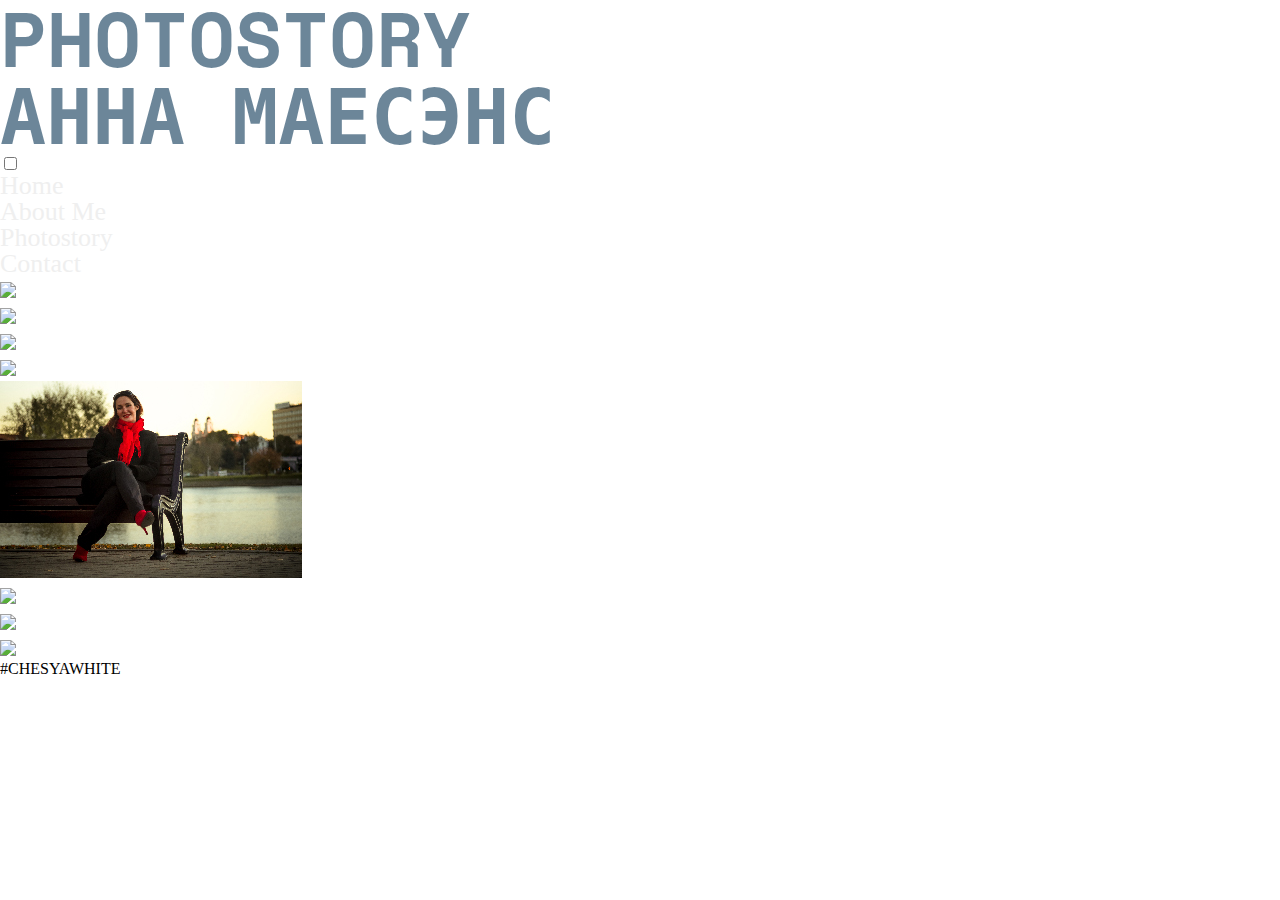
==== an.html @ 29a069db "initial commit" ====
<!DOCTYPE HTML>
<html lang="en">
<head>
  <title>C.W</title>
  <meta charset="utf-8">
  <meta name="viewport" content="width=device-width,initial-scale=1.0">
  <script src="http://ajax.googleapis.com/ajax/libs/jquery/1.7.1/jquery.min.js"></script>
	<script type="text/javascript" src="js/jquery-1.4.2.min.js"></script>
	<script src="js/cufon-yui.js" type="text/javascript"></script>
	<script src="js/Wook_Bold.font.js" type="text/javascript"></script>
	<script src="js/Wook_Regular.font.js" type="text/javascript"></script>
  <link href="https://fonts.googleapis.com/css?family=Poiret+One" rel="stylesheet">
  <link href="https://fonts.googleapis.com/css?family=Space+Mono" rel="stylesheet">
	<link rel="stylesheet" type="text/css" href="styles/reset.css">
	<link rel="stylesheet" type="text/css" href="styles/jquery.fancybox-1.3.1.css" media="screen">
	<link rel="stylesheet" type="text/css" href="styles/baseg.css">
  <link rel="stylesheet" type="text/css" href="styles/scroll.css">
  <link rel="stylesheet" type="text/css" href="styles/animate.css">
	<link rel="stylesheet" type="text/css" href="styles/dark.css">
  <link rel="stylesheet" type="text/css" href="styles/media.css">
	<link href="images/favicon.ico" rel="shortcut icon" type="image/x-icon" />
</head>

<body >
  <header id="header">
    <div class="camera bounceInDown wow">
      <a class="camerafoto"></a>
    </div>

    <div id="title" class=" wow bounce" >
      <a >PHOTOSTORY</a><br>
      <a >АННА МАЕСЭНС</a><br>
    </div>

    <div class="camera bounceInUp wow">
      <a class="camerafoto"></a>
    </div>

    <div id="scroll">
      <a class="scroll" href="#photostory" > </a>
    </div>
  </header>

  <input type="checkbox" id="hmt" class="hidden-menu-ticker">
    <label class="btn-menu" for="hmt">
      <span class="first"></span>
      <span class="second"></span>
      <span class="third"></span>
    </label>
    <ul class="hidden-menu">
      <li><a href="index.html">Home</a></li>
      <li><a href="index.html#about">About Me</a></li>
      <li><a href="index.html#photostory">Photostory</a></li>
      <li><a href="#footer">Contact</a></li>
    </ul>

  <section id="photostory">
    <div id="main" class="clearfix">
      <div id="id4">
        <a href="images/temp/an/an1.jpg" class="gallery" rel="films" title="">
          <img class="boxphoto" src="images/temp/an/an1m.jpg"/>
        </a>
      </div>
      <div id="id4">
        <a href="images/temp/an/an2.jpg" class="gallery" rel="films" title="">
          <img class="boxphoto"src="images/temp/an/an2m.jpg"/>
        </a>
      </div>
      <div id="id4">
        <a href="images/temp/an/an3.jpg" class="gallery" rel="films" title="">
          <img class="boxphoto"src="images/temp/an/an3m.jpg"/>
        </a>
      </div>
      <div id="id4">
        <a href="images/temp/an/an4.jpg" class="gallery" rel="films" title="">
          <img class="boxphoto" src="images/temp/an/an4m.jpg"/>
        </a>
      </div>
      <div id="id4">
        <a href="images/temp/an/an5.jpg" class="gallery" rel="films" title="">
          <img class="boxphoto" src="images/temp/an/an5m.jpg"/>
        </a>
      </div>
      <div id="id4">
        <a href="images/temp/an/an6.jpg" class="gallery" rel="films" title="">
          <img class="boxphoto" src="images/temp/an/an6m.jpg"/>
        </a>
      </div>
      <div id="id4">
        <a href="images/temp/an/an7.jpg" class="gallery" rel="films" title="">
          <img class="boxphoto" src="images/temp/an/an7m.jpg"/>
        </a>
      </div>
      <div id="id4">
        <a href="images/temp/an/an8.jpg" class="gallery" rel="films" title="">
          <img class="boxphoto" src="images/temp/an/an8m.jpg"/>
        </a>
      </div>
    </div>
    <div id="scroll">
      <a class="scroll" href="#footer" > </a>
    </div>
  </section>

  <footer id="footer">

      <div id="main">
        <div class="copyright">
          <div class="logo"> </div>
        </div>
      </div><!-- .columns --><!-- #main -->

      <div class="columns">
        <div class="and">
            <div class="and1 wow flip " ><a  class=" youtube" href="https://www.youtube.com/channel/UCI8D8wEsz77XAzvFC2stV0A"></a></div>
            <div class="and1 wow flip"><a class="facebook"href="https://www.instagram.com/chesya_white/"></a></div>
            <div class="and1 wow flip" ><a class="email" href="skype:Slava_1.9.9.4?add"></a></div>
            <div class="and1 wow flip "><a class="rss" href="https://vk.com/chesyawhite"></a></div>
            <div class="and1 wow flip"><a class="twitter" href="https://twitter.com/chesyawhite"></a></div>
        </div>
      </div>
      <div class="dno"><p>#CHESYAWHITE</p></div>
  </footer>

<script type="text/javascript">

	// apply cufon & force a redraw for IE
	Cufon.now(); document.body.className = '';

</script>
<script type="text/javascript" src="js/jquery.livequery.js"></script>
<script type="text/javascript" src="js/jquery-css-transform.js"></script>
<script type="text/javascript" src="js/jquery-animate-css-rotate-scale.js"></script>
<script type="text/javascript" src="js/jquery.fancybox-1.3.1.pack.js"></script>
<script type="text/javascript" src="js/jquery.mousewheel-3.0.2.pack.js"></script>
<script type="text/javascript" src="js/jquery.nivo.slider.pack.js"></script>
<script type="text/javascript" src="js/jquery.quicksand.min.js"></script>
<script type="text/javascript" src="js/jquery.easing.1.3.js"></script>
<script type="text/javascript" src="js/base.js"></script>
<script type="text/javascript" src="http://twitterjs.googlecode.com/svn/trunk/src/twitter.min.js"></script>

<div ID = "toTop" > </div >
</body>
</html>
---- styles/scroll.css ----
::-webkit-scrollbar {
    width: 12px;
}

::-webkit-scrollbar-thumb {
    background: rgba(0,0,0,0.18);
    border-top: 1px solid rgba(0,0,0,0.22);
    border-bottom : 1px solid rgba(0,0,0,0.22);
}
::-webkit-scrollbar-thumb:hover{
  background: rgba(0,0,0,0.30);
  border: none;
}
::-webkit-scrollbar-track {
    background-color:  rgba(0,0,0,0.15);
}
---- styles/dark.css ----
/* BODY ---------------------------------------------------------*/

	body {


	}

	hr {
		border: none;
		border-bottom: 1px solid #5C6065;
	}

	abbr, acronym {
		border-bottom: 1px dotted #666666;
	}

	ins, dfn {
		border-bottom: 1px solid #666666;
	}

	code {
		border: 1px dotted #CCC;
		background: #EFEFEF;
	}

	blockquote, quote {
		background: url(../images/quote_dark_bg.png) 40px 5px no-repeat;
		min-height: 45px;
		color: #666b71;
	}

	#main a {
		border-bottom: 0px solid #999da1;
	}

	a:link,
	a:visited,
	a:hover,
	a:focus,
	a:active {
		font-size: 26px;
    color: #efefef;
		text-decoration: none;
	}

	a:hover,
	a:focus {
		color:rgb(0, 0, 0);
	}
	#id4 a{

		color: rgba(0,0,0,0);
	}
	#id4 a:hover{
		color: white;
	}

	.and .and1  .youtube {
		background-position: -159px -512px;
	}
	.and .and1  .facebook {
		background-position: -159px -274px;
	}

	.and .and1  .twitter {
		background-position: -38px -393px;
	}

	.and .and1  .rss {
		background-position: -38px -152px;
	}

	.and .and1  .email {
		background-position: -159px -35px;
	}


	h1, h2, h3, h4 {
		font-weight:normal;
	}

	h2 {
		/*background: url(../images/h2_dark_bg.png) 0 100% repeat-x;*/
		text-align: center;
		padding-top: 3%;
		font-weight: bold;
		font-family: 'Space Mono', monospace;
		font-size: 44px;
		color: rgba(64, 95, 119, 0.88);
		text-shadow: 0px 0px 1px rgba(151, 159, 165, 0.61);
	}
	footer h2{
		font-size: 71px;
		text-align: right;
		margin-right: 12%;
		font-weight: bold;
		color: rgba(37, 97, 142, 0.68);
		text-shadow: 5px 5px 1px rgba(146, 152, 156, 0.32)
	}

	#title a {
		color: rgba(1, 47, 80, 0.58);
    font-family: 'Space Mono', monospace;
    font-weight: bold;
    font-size: 6vw;
	}


	#main a.gallery {
		border-bottom: none;
	}


	form input[type=text],
	form textarea {
		border: 0px solid rgba(255, 255, 255, 0.17);
box-shadow: 0px 0px 1px 1px rgba(0,0,0,0.3);
color: #666666;
background-color: rgba(255, 255, 255, 0.17);
	}

	form button {
		background: #CC0000;
		color: #FFF;
	}

	form button:hover,
	form button:focus {
		background: #000;
	}
---- styles/media.css ----
@media only screen
and (min-width:220px)
and (max-width:745px)
{
  body{
    font-family: 'Space Mono', monospace;
    letter-spacing: -1px;
    text-transform: uppercase;
  }
  #toTop{
    bottom :1%;
  }
  #header{
    width: 100%;
    height: auto;
    min-height: auto;
    background: url(../images/temp/kit22.png) 68% 0% rgba(219, 216, 213, 0.37);
    background-size: cover;
    background-attachment: scroll;

  }
  .camera{
    display: none;
  }
  #title {
    width: 70%;
    height: auto;
    min-height: auto;
    margin-left: 15%;
    margin-right: 15%;
    margin-top: 20px;
    font-size: 16px;
    line-height: 30px;
  }
  #title a{
    animation-name: bounce;
    font-size: 2em;
    line-height: 1em;
  }

  .photostory{
    width: 80%;
    height: auto;
    min-height: auto;
    margin-left: 2%;
    margin-right: 0%;
    margin-top: 1%;
    font-size: 5vw;
    line-height: 7vw;
    animation-name: none;
  }
  .photostory .first{
    font-size: 6vw;
  }
   header #scroll{
    clear: both;
    margin: auto;
    width: 50px;
    height: 45px;
  }
  header .scroll{
    display: none;
  }
  #about{
    min-height: auto;
    height: auto;
    background: rgba(195, 189, 186, 0.13);

  }
  #about .colreg{
    width: 100%;

  }
  #about .col{
    margin-left: 8%;
    margin-right: 10%;
        margin-top: 17px;
    width: 80%;
    min-height: auto;
    height: auto;
    font-size: 16px;
        animation-name: bounceInUp;
  }
  #about .col h3{
    font-size: 1em;
  }
  #about h2{
    font-size: 25px;
  }
  #about #scroll .scroll{
    display: none;
  }

  #photostory{
    min-height: auto;
    height: auto;
    background: rgba(230, 224, 222, 0.14);
  }
  #photostory #main{
    width:95%;
  }
  #photostory h2{
    font-size: 25px;
  }
  #photostory #id4{
    width: 80%;
    margin-left: 10%;
    margin-top: 15px;
    height: auto;
  }
  #id4 a{
    color: rgba(255, 255, 255, 0.82);
        opacity: 1.0;
        font-size: 33px;
        font-weight: bold;
        text-shadow: -2px 2px 2px #101010;
  }
  #id4 a:hover {
    font-size: 26px;
    transition:   280ms ease-in;
    transform: scale(1);
  }
  #id4 a:active{
    opacity: 0.8;
    transition:   280ms ease-in;
    transform: scale(0.7);
  }
  #id4 .boxphoto{
    width: 100%;
    line-height: 140px;
  }
  #photostory #scroll .scroll{
    display: none;
  }
  #footer{
    clear: both;
    height: auto;
    min-height: auto;
    background-attachment: scroll;
  }
  footer h2{
    font-size: 25px;
    text-align: center;
    width: 100%;
    text-shadow:none;
  }
  footer .mainCol{
    display:none;
  }
    footer .number{
      width: 100%;
      font-size: 24px;
      line-height: 47px;
      font-weight: bold;
      color: rgb(102, 94, 103);
      z-index: 99;
      text-align: center;
      background: rgba(205, 210, 224, 0.15);
      border: 1px solid rgba(99, 97, 97, 0.49);
      box-shadow: -8px 8px 0px rgba(112, 116, 128, 0.15);
      animation-name: flipInX;
    }
      footer .copyright{
        width: 88%;
        margin-bottom: 20px;
        margin-top: 54px;
      }
      footer .copyright .logo{
        width: 188px;
        height: 107px;
        background: url(../images/logo.png);
        opacity: 1.0;
        background-size: cover;
      }
      footer .columns{
        width: 100%;
        height: auto;
        margin: auto;
        float: left;
      }
      footer #main{
        width: 70%;
        height: auto;
        float: right;
        margin: 20px 15% 0 15%;
      }
      .columns .and {
        width: 95%;
        margin: 0px 0% 0 5%;
      }
      .columns .and1{
        animation-name: flipInY;
        float: left;
        width: 20%;
        margin: 0;
      }
      .columns .and1 a{
        height: 2em;
            width: 2em;
            margin-top: 27px;
      }
      .columns .and1 a:focus{
          transform: scale(0.9);
          transition: all 1s;
      }
      .columns .and1 .youtube,.columns .and1 .youtube:hover{
        background: url(../images/icons/youtube1.png);
        background-size:cover;
      }
      .columns .and1 .facebook,.columns .and1 .facebook:hover{
        background: url(../images/icons/instagram.png);
        background-size:cover;
      }
      .columns .and1 .email,.columns .and1 .email:hover{
        background: url(../images/icons/skype.png);
        background-size:cover;
      }
      .columns .and1 .rss,.columns .and1 .rss:hover{
        background: url(../images/icons/vk.png);
        background-size:cover;
      }
      .columns .and1 .twitter,.columns .and1 .twitter:hover{
        background: url(../images/icons/twitter.png);
        background-size:cover;
      }
      footer .dno{
        display: block;
        width: 100%;
        clear: both;
        text-align: center;
        padding-bottom:20px;
      }
      footer .dno h2{
        color: white;
      }
}
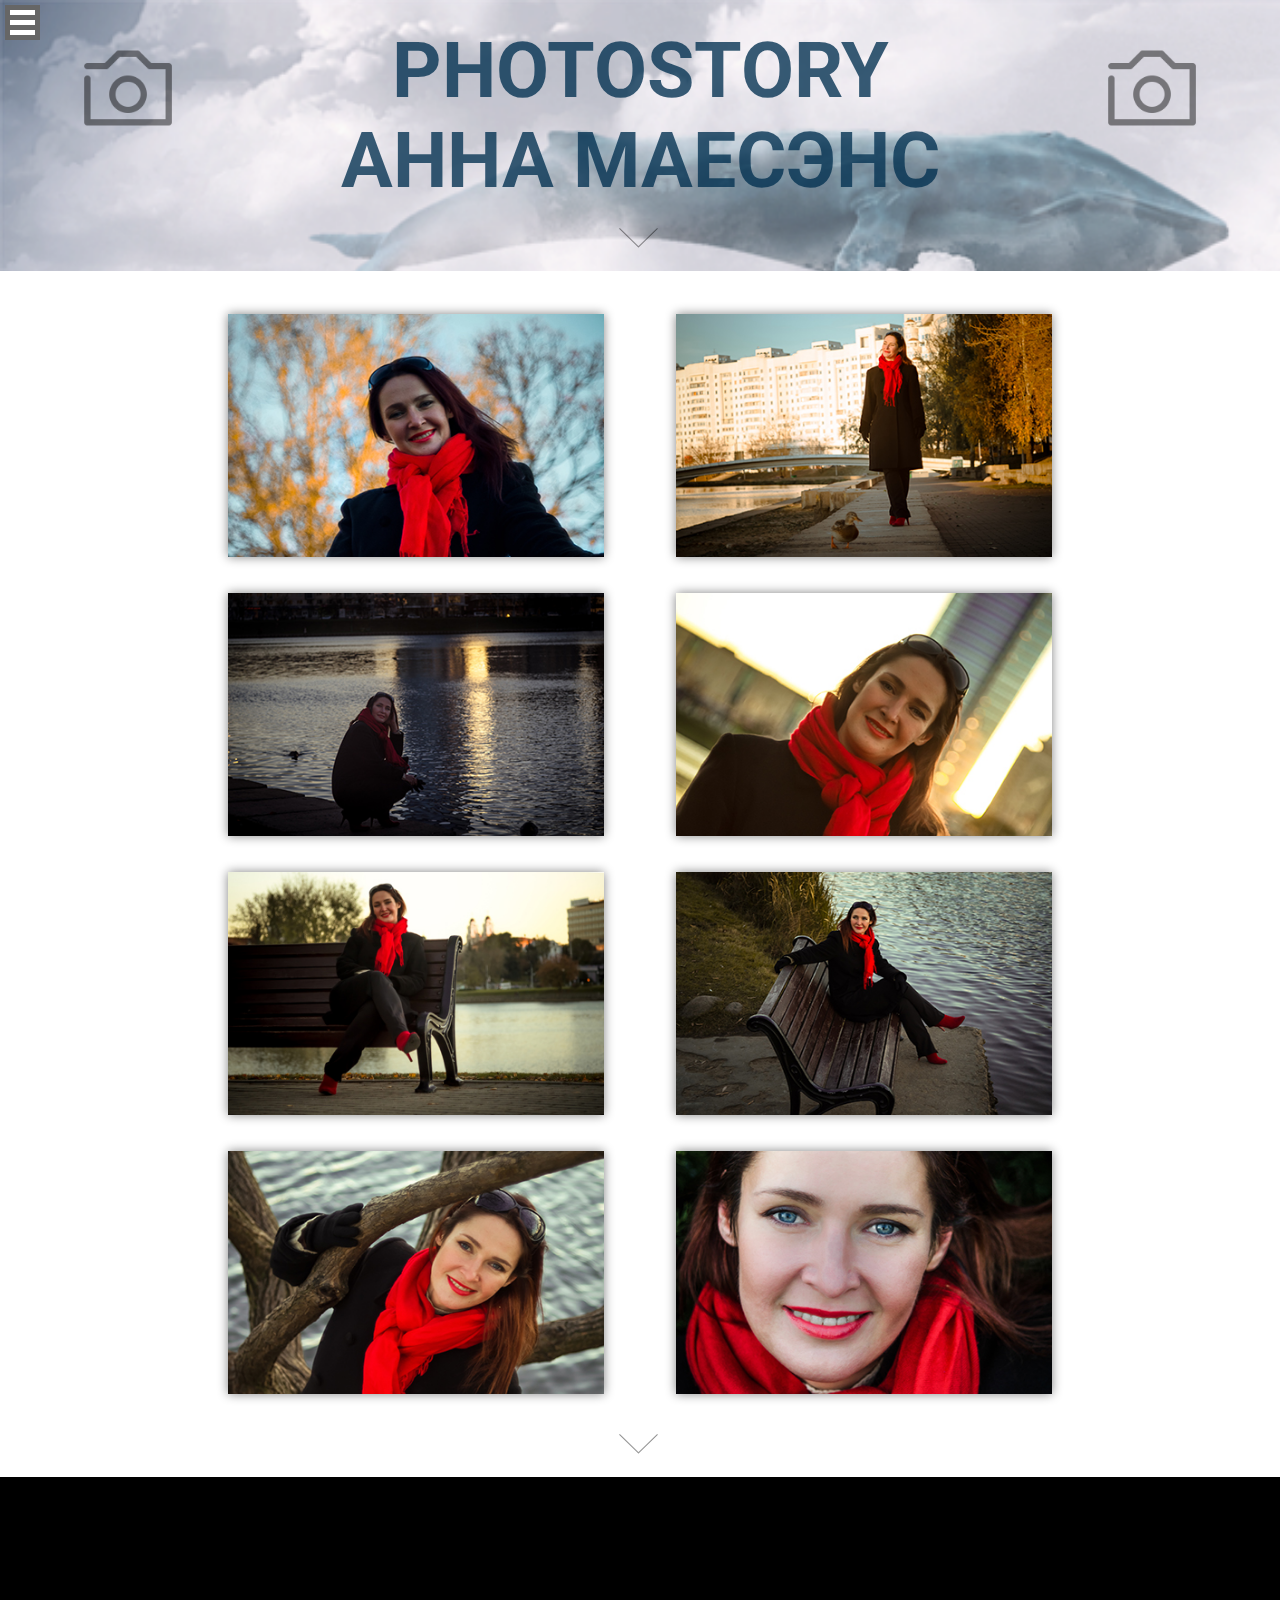
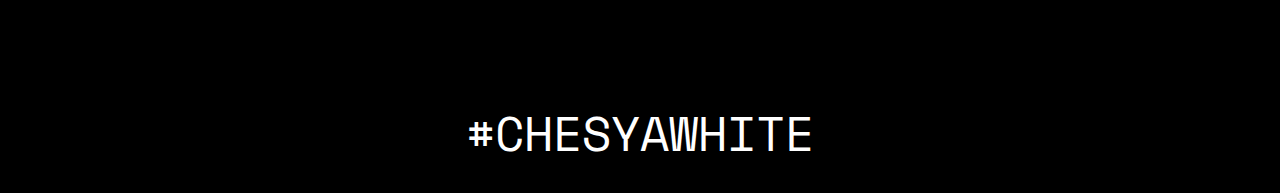
==== commit 4e96d201: "initial commit" ====
--- a/an.html
+++ b/an.html
@@ -11,7 +11,8 @@
 	<script src="js/Wook_Regular.font.js" type="text/javascript"></script>
   <link href="https://fonts.googleapis.com/css?family=Poiret+One" rel="stylesheet">
   <link href="https://fonts.googleapis.com/css?family=Space+Mono" rel="stylesheet">
-	<link rel="stylesheet" type="text/css" href="styles/reset.css">
+    <link href="https://fonts.googleapis.com/css?family=Roboto:100" rel="stylesheet">
+  <link rel="stylesheet" type="text/css" href="styles/reset.css">
 	<link rel="stylesheet" type="text/css" href="styles/jquery.fancybox-1.3.1.css" media="screen">
 	<link rel="stylesheet" type="text/css" href="styles/baseg.css">
   <link rel="stylesheet" type="text/css" href="styles/scroll.css">
--- a/styles/baseg.css
+++ b/styles/baseg.css
@@ -0,0 +1,496 @@
+/* BODY ---------------------------------------------------------*/
+
+	body {
+		overflow-y: scroll;
+		overflow-x: hidden;
+	}
+	#id4{
+		position: relative;
+		float:left;
+		display: block;
+		width: 42%;
+		margin: 2% 4%;
+		text-align: -webkit-center;
+		text-align: -moz-center;
+	}
+	.boxphoto{
+		display: block;
+    width: 100%;
+    height: 19vw;
+    box-shadow: 0px 0px 10px rgba(0, 0, 0, 0.49);
+    text-align: center;
+	}
+	.yro {
+		background : url(../images/temp/yro/yro7m.jpg);
+		background-size:cover;
+	}
+
+	.poli {
+		background : url(../images/temp/belo/belo7m.jpg);
+		background-size:cover;
+	}
+	.tru {
+		background : url(../images/temp/tru/tru5m.jpg);
+		background-size:cover;
+	}
+	.bez {
+		background : url(../images/temp/bez/bez6m.jpg);
+		background-size:cover;
+	}
+	.suh {
+		background : url(../images/temp/suh/suh1m.jpg);
+		background-size:cover;
+	}
+	.zaec {
+		background : url(../images/temp/zaec/zaec6m.jpg);
+		background-size:cover;
+	}
+	.dg {
+		background : url(../images/temp/dg/dg6m.jpg);
+		background-size:cover;
+	}
+	.zt {
+		background : url(../images/temp/zt/zt2m.jpg);
+		background-size:cover;
+	}
+	.md {
+		background : url(../images/temp/md/md3m.jpg);
+		background-size:cover;
+	}
+	.an {
+		background : url(../images/temp/an/an5m.jpg);
+		background-size:cover;
+	}
+	.df {
+		background : url(../images/temp/df/df14m.jpg);
+		background-size:cover;
+	}
+	.tr {
+		background : url(../images/temp/tr/tr4m.jpg);
+		background-size:cover;
+	}
+	 .logo{
+     width: 275px;
+     height: 157px;
+     background: url(../images/logo.png);
+     opacity: 1.0;
+     background-size: cover;
+	 }
+	 .camera{
+		 float: left;
+		 width: 20%;
+		 opacity: 0.9;
+		 padding-top: 3%;
+	 }
+	 .camerafoto{
+		 opacity: 0.5;
+     display: block;
+     width: 100px;
+     margin: auto;
+     height: 100px;
+     background: url(../images/camera.png);
+     background-size: cover;
+	 }
+	 .number{
+		 font-size: 30px;
+     line-height: 66px;
+     float: left;
+		 width: 30%;
+		 margin-right: 20%;
+		 text-align: -webkit-right;
+     margin-top: 3%;
+		 animation-name:none;
+	 }
+	 .copyright{
+		 display: none;
+			width: 50%;
+			text-align: -webkit-right;
+	 		margin: 5% 0% 0% 0%;
+	 		float: left;
+	 }
+	 header .message{
+		     border: 1px solid rgba(86, 91, 95, 0.35);
+		 float: left;
+    	background: rgba(65, 156, 236, 0.16);
+     width: 60%;
+     margin: 2% 0% 0% 18%;
+     text-align: left;
+     padding: 4%;
+	 }
+	 header .myphoto{
+		 float: left;
+		 width: 8vw;
+     height: 8vw;
+     margin: 1% 0 0 1%;
+		 border-radius: 100%;
+		 background: url(../images/myhoto.jpg) 47% 0%;
+		 background-size: cover;
+		 opacity: 1	;
+    box-shadow: 0px 0px 3px 1px rgba(47, 46, 46, 0.5);
+	 }
+	 .photostory{
+		 float: left;
+		 color: rgba(21, 21, 35, 0.85);
+		 margin-left: 1%;
+		 font-weight: 400;
+		 padding: 1% 0 1% 1%;
+		 font-size: 2vw;
+     width: 80%;
+     line-height: 3vw;
+	 }
+	 .photostory .first{
+		 font-weight: bold;
+		 font-style: normal;
+		 font-size: 3vw;
+	 }
+	 .hidden-menu {
+		  display: block;
+		  position: fixed;
+		  list-style:none;
+		  padding: 10px;
+		  margin: 0;
+		  box-sizing: border-box;
+		  width: 200px;
+    	background-color: rgba(58, 54, 50, 0.86);
+		  height: 100%;
+		  top: 0;
+		  left: -200px;
+		  transition: left .2s;
+		  z-index: 2;
+		  -webkit-transform: translateZ(0);
+		  -webkit-backface-visibility: hidden;
+	}
+	.hidden-menu li{
+		margin-bottom: 10px;
+		padding: 5px;
+	}
+	.hidden-menu-ticker {
+			display: none;
+	}
+	.btn-menu {
+			color: #fff;
+			background-color: #666;
+			padding: 5px;
+			position: fixed;
+			top: 5px;
+			left: 5px;
+			cursor: pointer;
+			transition: left .23s;
+			z-index: 3;
+			width: 25px;
+			-webkit-transform: translateZ(0);
+			-webkit-backface-visibility: hidden;
+	}
+	.btn-menu span {
+			display: block;
+			height: 5px;
+			background-color: #fff;
+			margin: 5px 0 0;
+			transition: all 0.05s linear .23s;
+			position: relative;
+	}
+	.btn-menu span.first {
+			margin-top: 0;
+	}
+	.hidden-menu-ticker:checked ~ .btn-menu {
+  		left: 160px;
+	}
+	.hidden-menu-ticker:checked ~ .hidden-menu {
+  		left: 0;
+	}
+	.hidden-menu-ticker:checked ~ .btn-menu span.first {
+  		-webkit-transform: rotate(45deg);
+  		top: 10px;
+	}
+	.hidden-menu-ticker:checked ~ .btn-menu span.second {
+  		opacity: 0;
+	}
+	.hidden-menu-ticker:checked ~ .btn-menu span.third {
+  		-webkit-transform: rotate(-45deg);
+  		top: -10px;
+	}
+
+	/* плавающее меню*/
+	#scroll{
+		clear: both;
+		margin: auto;
+		width: 70px;
+		height: 65px;
+	}
+	.scroll{
+		display: block;
+		width: 70px;
+		height: 65px;
+		background: url(../images/scroll.png);
+		background-size: contain;
+		cursor:pointer;
+		opacity: 0.4;
+	}
+	.scroll{
+ 		-moz-transition: all 300ms ease-out;
+ 		-o-transition: all 300ms ease-out;
+ 		-webkit-transition: all 300ms ease-out;
+ 	}
+
+	.scroll:hover{
+		opacity: 1.0;
+		transform: scale(1.5) ;
+		transition-timing-function: ease-in;
+		transition-duration: 0.3s;
+	}
+	#toTop {
+		width:42px;
+		height: 49PX;
+		background: url(../images/sprite.png) -41px 94px ;
+		transform: rotate(30deg);
+		position:fixed;
+		bottom:8%; /* отступ кнопки от нижнего края страницы*/
+		right:2%;
+		cursor:pointer;
+		display:none;
+		opacity: 0.8;
+	}
+
+	#toTop:hover{
+		opacity: 1.0;
+	}
+
+
+	#id4 .img{
+		opacity: 0;
+		position: absolute;
+		top: 0;
+		left: 0;
+		background: rgba(230, 227, 227, 0.7);
+		width: 100%;
+		height: 19vw;
+	}
+	#id4 .img .plus{
+		width:55px;
+		height:55px;
+		background: url(../images/home.png);
+		background-size: cover;
+		margin-top: 7vw;
+	}
+	#id4:hover .img{
+		opacity: 1.0;
+	}
+	#id4 .img{
+		-moz-transition: all 280ms ease-out;
+		-o-transition: all 280ms ease-out;
+		-webkit-transition: all 480ms ease-out
+	}
+
+/* GRID ---------------------------------------------------------*/
+
+	footer {
+	    background: rgb(0, 0, 0) url(../images/temp/newf.png) 0% 100%;
+		background-size: cover;
+		background-attachment: fixed;
+		height: auto;
+		min-height: auto;
+		width: 100%;
+	}
+	footer .dno{
+		clear: both;
+    font-size: 3em;
+    color: white;
+    text-align: center;
+    width: 100%;
+    /* margin: auto; */
+    overflow: hidden;
+		padding-bottom: 2%;
+	}
+
+	#photostory {
+		height: auto;
+    min-height: 100vh;
+	}
+
+	#main {
+		position: relative;
+	  width: 70%;
+	  margin: auto;
+		padding-top: 2%;
+	}
+
+	header {
+		height: auto;
+    min-height: auto;
+		background: url(../images/temp/kit22.png) rgba(219, 216, 213, 0.37);
+		background-size: cover;
+		background-attachment: fixed;
+	}
+
+
+	.columns  .and {
+		float: left;
+		width: 100%;
+		margin-bottom: 5%;
+		margin-top: 5%;
+	}
+	.columns  .and1{
+		width: 10%;
+		float: left;
+		margin: 0% 5% 0% 5%;
+	}
+	.mainCol {
+		float: left;
+		width: 55%;
+	}
+
+	h1, h2, h3, h4, form, table, ul, ol, p, dl, blockquote, hr {
+		margin-bottom: 0px;
+	}
+
+	abbr, acronym {
+		text-transform: uppercase;
+	}
+
+	code {
+		padding: 5px;
+		font: 13px/18px "Courier New", Courier, monospace;
+	}
+
+	blockquote, quote {
+		font-family: Georgia;
+		font-size: 18px;
+		font-style: italic;
+		font-weight: 100;
+		line-height: 24px;
+		padding-left: 100px;
+		padding-right: 100px;
+	}
+/* LISTS ---------------------------------------------------------*/
+	.and .and1 a{
+		background: url(../images/icons.png) 0 0 no-repeat;
+		width: 90px;
+		height: 92px;
+		display: inline-block;
+		transition: 300ms;
+	}
+	.and .and1 a:focus,a:hover{
+		transition: 300ms;
+	}
+	.and .and1 .facebook:hover,
+	.and .and1 li .facebool:focus{
+		background-position: -38px -274px;
+	}
+
+	.and .and1 .twitter:hover,
+	.and .and1 .twitter:focus{
+		background-position: -159px -393px;
+	}
+
+	.and .and1  .rss:hover ,
+	.and .and1 .rss:focus{
+		background-position: -159px -152px;
+	}
+
+
+	.and .and1  .email:hover,
+	.and .and1  .email:focus {
+		background-position: -38px -35px;
+	}
+
+	.and .and1  .youtube:hover,
+	.and .and1  .youtube:focus {
+		background-position: -38px -512px;
+	}
+
+
+	dl {
+		overflow: hidden;
+	}
+
+/* HEADINGS ---------------------------------------------------------*/
+
+	h1, h2, h3 {
+
+	}
+
+	h1 {
+		font-size: 38px;
+		line-height: 40px;
+	}
+	h2 {
+		font-size: 34px;
+		line-height: 34px;
+	}
+	h3 {
+		font-size: 18px;
+		line-height: 18px;
+		text-align: center;
+		padding: 4px 0px 0px 0px;
+	}
+	h4 {
+		font-size: 12px;
+		line-height: 12px;
+	}
+
+	#title {
+		float: left;
+    width: 60%;
+    text-align: center;
+    margin: 2% 0 0 0;
+	}
+
+	#title a {
+		text-decoration: none;
+		font-weight:normal;
+		font-size: 40px;
+	}
+
+	#title a:hover{
+		transform: scale(1.5);
+	}
+	.columns {
+    width: 75%;
+    margin: auto;
+    overflow: hidden;
+}
+
+/* FORMS ---------------------------------------------------------*/
+
+	form input[type=text],
+	form textarea {
+		padding: 10px;
+		font: 12px/19px "Lucida Grande", Arial;
+		-moz-border-radius: 3px;
+		-webkit-border-radius: 3px;
+		border-radius: 3px;
+	}
+
+	form input[type=text] {
+		width: 55%;
+	}
+
+	form textarea {
+		width: 95%;
+		height: 200px;
+	}
+
+	form div {
+		margin-bottom: 20px;
+	}
+
+	form .formLabel {
+		display: none;
+	}
+
+	form button {
+		font-size: 20px;
+		border: none;
+		-moz-border-radius: 3px;
+		-webkit-border-radius: 3px;
+		border-radius: 3px;
+		padding: 12px 20px 13px 20px;
+		cursor: pointer;
+	}
+
+
+	@-moz-document url-prefix(){
+
+		form.searchBox button {
+			top: 6px;
+		}
--- a/styles/dark.css
+++ b/styles/dark.css
@@ -1,7 +1,7 @@
 /* BODY ---------------------------------------------------------*/
 
 	body {
-
+		font-family: 'Space Mono', monospace;
 
 	}
 
@@ -29,31 +29,22 @@
 		color: #666b71;
 	}
 
-	#main a {
-		border-bottom: 0px solid #999da1;
-	}
-
-	a:link,
-	a:visited,
-	a:hover,
-	a:focus,
-	a:active {
-		font-size: 26px;
+	.hidden-menu	a:link,
+	.hidden-menu	a:visited,
+	.hidden-menu	a:active {
+		font-size: 1.5em;
     color: #efefef;
 		text-decoration: none;
 	}
-
-	a:hover,
-	a:focus {
-		color:rgb(0, 0, 0);
+	.hidden-menu a:hover,
+	.hidden-menu	a:focus {
+		color:gray;
 	}
 	#id4 a{
+			font-size: 2em;
+	    color: rgb(47, 46, 46);
+	}
 
-		color: rgba(0,0,0,0);
-	}
-	#id4 a:hover{
-		color: white;
-	}
 
 	.and .and1  .youtube {
 		background-position: -159px -512px;
@@ -74,38 +65,27 @@
 		background-position: -159px -35px;
 	}
 
+	h2 {
+		text-align: center;
+    padding-top: 3%;
+    font-weight: bold;
+    font-family: 'Roboto', sans-serif;
+    font-size: 3em;
+    color: rgb(30, 62, 78);
 
-	h1, h2, h3, h4 {
-		font-weight:normal;
-	}
-
-	h2 {
-		/*background: url(../images/h2_dark_bg.png) 0 100% repeat-x;*/
-		text-align: center;
-		padding-top: 3%;
-		font-weight: bold;
-		font-family: 'Space Mono', monospace;
-		font-size: 44px;
-		color: rgba(64, 95, 119, 0.88);
-		text-shadow: 0px 0px 1px rgba(151, 159, 165, 0.61);
 	}
 	footer h2{
-		font-size: 71px;
-		text-align: right;
-		margin-right: 12%;
-		font-weight: bold;
-		color: rgba(37, 97, 142, 0.68);
+		font-size: 4em;
+		color: rgb(220, 226, 230);
 		text-shadow: 5px 5px 1px rgba(146, 152, 156, 0.32)
 	}
 
 	#title a {
-		color: rgba(1, 47, 80, 0.58);
-    font-family: 'Space Mono', monospace;
+		color: rgba(1, 47, 80, 0.78);
+    font-family: 'Roboto', monospace;
     font-weight: bold;
     font-size: 6vw;
-	}
-
-
+}
 	#main a.gallery {
 		border-bottom: none;
 	}
--- a/styles/media.css
+++ b/styles/media.css
@@ -6,8 +6,8 @@
 {
   body{
     font-family: 'Space Mono', monospace;
-    letter-spacing: -1px;
-    text-transform: uppercase;
+    letter-spacing: 1px;
+    text-transform: none;
   }
   #toTop{
     bottom :1%;
@@ -16,7 +16,7 @@
     width: 100%;
     height: auto;
     min-height: auto;
-    background: url(../images/temp/kit22.png) 68% 0% rgba(219, 216, 213, 0.37);
+    background: url(../images/temp/kit22.png) 85% 0% rgba(219, 216, 213, 0.37);
     background-size: cover;
     background-attachment: scroll;
 
@@ -63,10 +63,14 @@
   header .scroll{
     display: none;
   }
+  header .message{
+    width: 80%;
+    margin: 3% 0% 0% 8%;
+  }
   #about{
     min-height: auto;
     height: auto;
-    background: rgba(195, 189, 186, 0.13);
+    background: rgba(195, 189, 186, 0);
 
   }
   #about .colreg{
@@ -76,12 +80,12 @@
   #about .col{
     margin-left: 8%;
     margin-right: 10%;
-        margin-top: 17px;
+    margin-top: 17px;
     width: 80%;
     min-height: auto;
     height: auto;
     font-size: 16px;
-        animation-name: bounceInUp;
+    animation-name: bounceInUp;
   }
   #about .col h3{
     font-size: 1em;
@@ -96,7 +100,7 @@
   #photostory{
     min-height: auto;
     height: auto;
-    background: rgba(230, 224, 222, 0.14);
+    background: rgba(230, 224, 222, 0);
   }
   #photostory #main{
     width:95%;
@@ -129,13 +133,27 @@
   }
   #id4 .boxphoto{
     width: 100%;
-    line-height: 140px;
+    min-height: 45vw;
+    height: auto;
+  }
+  #id4 .img{
+    top: 65%;
+    height: auto;
+    padding-bottom: 4%;
+    opacity: 1;
+    color: rgb(47, 46, 46);
+    text-shadow: none;
+    font-size: 22px;
+  }
+  #id4 .gallery .img{
+    display: none;
   }
   #photostory #scroll .scroll{
     display: none;
   }
   #footer{
     clear: both;
+    background-position: 88% 0;
     height: auto;
     min-height: auto;
     background-attachment: scroll;
@@ -154,17 +172,16 @@
       font-size: 24px;
       line-height: 47px;
       font-weight: bold;
-      color: rgb(102, 94, 103);
+      color: rgba(255, 255, 255, 0.74);
       z-index: 99;
       text-align: center;
       background: rgba(205, 210, 224, 0.15);
-      border: 1px solid rgba(99, 97, 97, 0.49);
-      box-shadow: -8px 8px 0px rgba(112, 116, 128, 0.15);
+      border: 1px solid rgba(47, 46, 46, 0.73);
+      box-shadow: -8px 8px 0px rgba(215, 218, 226, 0.22);
       animation-name: flipInX;
     }
       footer .copyright{
         width: 88%;
-        margin-bottom: 20px;
         margin-top: 54px;
       }
       footer .copyright .logo{
@@ -197,8 +214,8 @@
         margin: 0;
       }
       .columns .and1 a{
-        height: 2em;
-            width: 2em;
+        height: 3em;
+            width: 3em;
             margin-top: 27px;
       }
       .columns .and1 a:focus{
@@ -226,13 +243,16 @@
         background-size:cover;
       }
       footer .dno{
+        font-size: 1.5em;
         display: block;
         width: 100%;
         clear: both;
         text-align: center;
-        padding-bottom:20px;
+        padding-bottom:15px;
+        padding-top: 15px;
       }
       footer .dno h2{
         color: white;
+            display: block;
       }
 }
